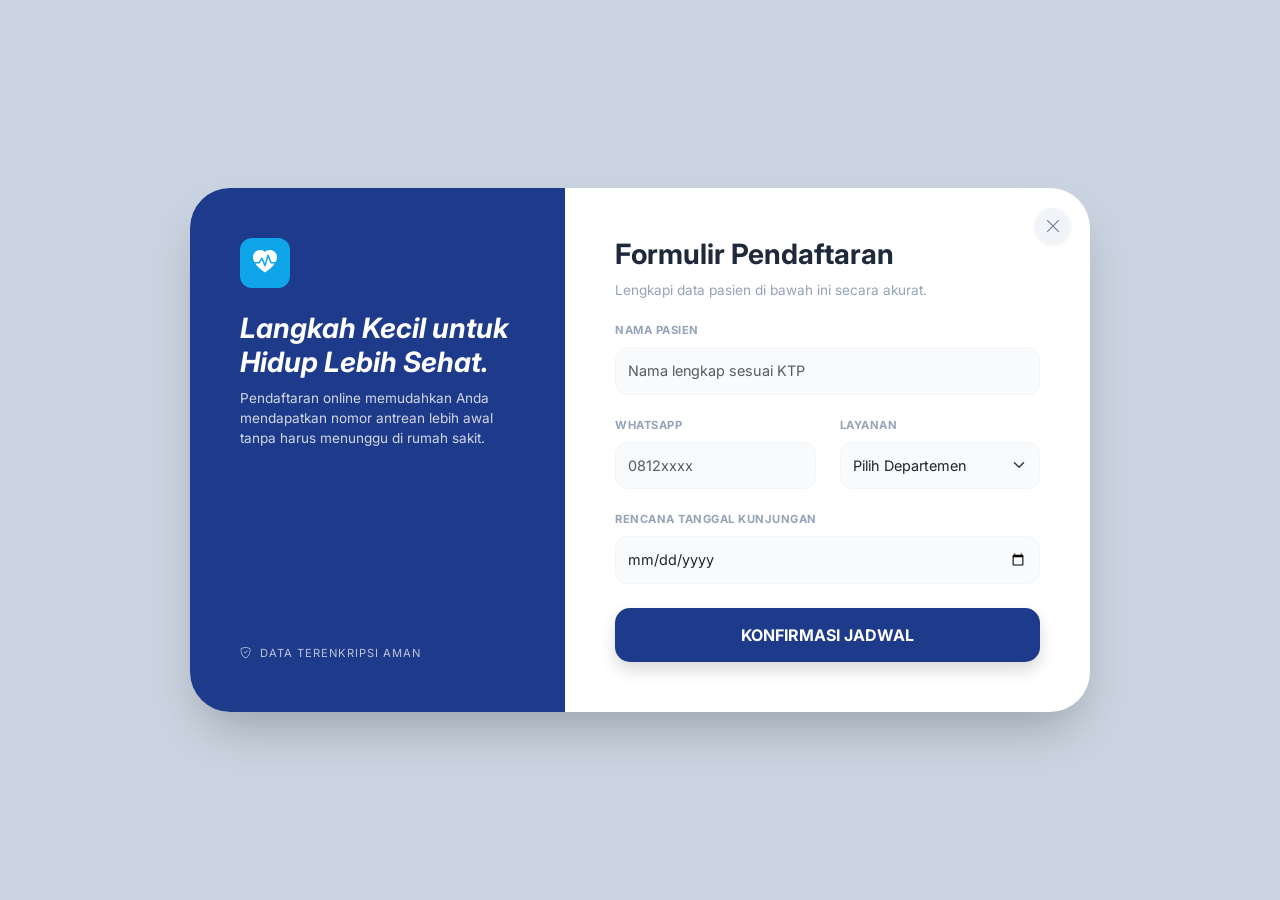
==== janji-temu/index.html @ 42846fe9 "add janji-temu" ====
<!DOCTYPE html>
<html lang="id">
<head>
    <meta charset="UTF-8">
    <meta name="viewport" content="width=device-width, initial-scale=1.0">
    <title>Formulir Pendaftaran Pasien</title>
    <link href="https://cdn.jsdelivr.net/npm/bootstrap@5.3.0/dist/css/bootstrap.min.css" rel="stylesheet">
    <link rel="stylesheet" href="https://cdn.jsdelivr.net/npm/bootstrap-icons@1.11.0/font/bootstrap-icons.css">
    <link href="https://fonts.googleapis.com/css2?family=Inter:wght@400;500;600;700&display=swap" rel="stylesheet">
    <link rel="stylesheet" href="./css/style.css">
</head>
<body>

    <div class="modal-overlay">
        <div class="registration-card">
            <div class="row g-0 w-100">
                <div class="col-md-5 side-panel d-flex flex-column justify-content-center">
                    <div class="icon-badge mb-4">
                        <i class="bi bi-heart-pulse-fill"></i>
                    </div>
                    <h2 class="promo-text italic">Langkah Kecil untuk Hidup Lebih Sehat.</h2>
                    <p class="promo-sub">Pendaftaran online memudahkan Anda mendapatkan nomor antrean lebih awal tanpa harus menunggu di rumah sakit.</p>
                    
                    <div class="security-info mt-auto">
                        <i class="bi bi-shield-check"></i>
                        <span>DATA TERENKRIPSI AMAN</span>
                    </div>
                </div>

                <div class="col-md-7 form-panel position-relative">
                    <button class="close-btn border-0 shadow-sm"><i class="bi bi-x-lg"></i></button>
                    <h3 class="form-title">Formulir Pendaftaran</h3>
                    <p class="form-subtitle">Lengkapi data pasien di bawah ini secara akurat.</p>

                    <form>
                        <div class="mb-3">
                            <label class="form-label">NAMA PASIEN</label>
                            <input type="text" class="form-control" placeholder="Nama lengkap sesuai KTP">
                        </div>

                        <div class="row mb-3">
                            <div class="col-sm-6 mb-3 mb-sm-0">
                                <label class="form-label">WHATSAPP</label>
                                <input type="text" class="form-control" placeholder="0812xxxx">
                            </div>
                            <div class="col-sm-6">
                                <label class="form-label">LAYANAN</label>
                                <select class="form-select">
                                    <option selected disabled>Pilih Departemen</option>
                                    <option>Kardiologi</option>
                                    <option>Pediatri</option>
                                    <option>Gigi & Mulut</option>
                                </select>
                            </div>
                        </div>

                        <div class="mb-4">
                            <label class="form-label">RENCANA TANGGAL KUNJUNGAN</label>
                            <input type="date" class="form-control">
                        </div>

                        <button type="submit" class="btn btn-confirm w-100 shadow">KONFIRMASI JADWAL</button>
                    </form>
                </div>
            </div>
        </div>
    </div>

</body>
</html>
---- janji-temu/css/style.css ----
body {
    font-family: 'Inter', sans-serif;
    background-color: #cbd5e1;
    margin: 0;
}

.modal-overlay {
    display: flex;
    justify-content: center;
    align-items: center;
    min-height: 100vh;
    padding: 20px;
}

.registration-card {
    max-width: 900px;
    width: 100%;
    background: white;
    border-radius: 40px;
    overflow: hidden;
    box-shadow: 0 25px 50px -12px rgba(0, 0, 0, 0.25);
}

.side-panel {
    background-color: #1e3a8a;
    color: white;
    padding: 50px;
}

.icon-badge {
    background: #0ea5e9;
    width: 50px;
    height: 50px;
    border-radius: 12px;
    display: flex;
    align-items: center;
    justify-content: center;
    font-size: 1.5rem;
}

.promo-text {
    font-weight: 700;
    font-size: 1.75rem;
    line-height: 1.2;
    font-style: italic;
}

.promo-sub {
    font-size: 0.85rem;
    opacity: 0.8;
}

.security-info {
    font-size: 0.7rem;
    letter-spacing: 1px;
    display: flex;
    align-items: center;
    gap: 8px;
    opacity: 0.7;
}

.form-panel {
    padding: 50px;
}

.close-btn {
    position: absolute;
    top: 20px;
    right: 20px;
    background: #f1f5f9;
    width: 35px;
    height: 35px;
    border-radius: 50%;
    color: #64748b;
    display: flex;
    align-items: center;
    justify-content: center;
}

.form-title {
    font-weight: 700;
    color: #1e293b;
}

.form-subtitle {
    color: #94a3b8;
    font-size: 0.85rem;
}

.form-label {
    font-size: 0.7rem;
    font-weight: 700;
    color: #94a3b8;
    letter-spacing: 0.5px;
}

.form-control, .form-select {
    background-color: #f8fafc;
    border: 1px solid #f1f5f9;
    border-radius: 12px;
    padding: 12px;
    font-size: 0.9rem;
}

.btn-confirm {
    background-color: #1e3a8a;
    color: white;
    font-weight: 700;
    padding: 14px;
    border-radius: 15px;
    transition: all 0.3s;
}

.btn-confirm:hover {
    background-color: #172554;
    color: white;
}
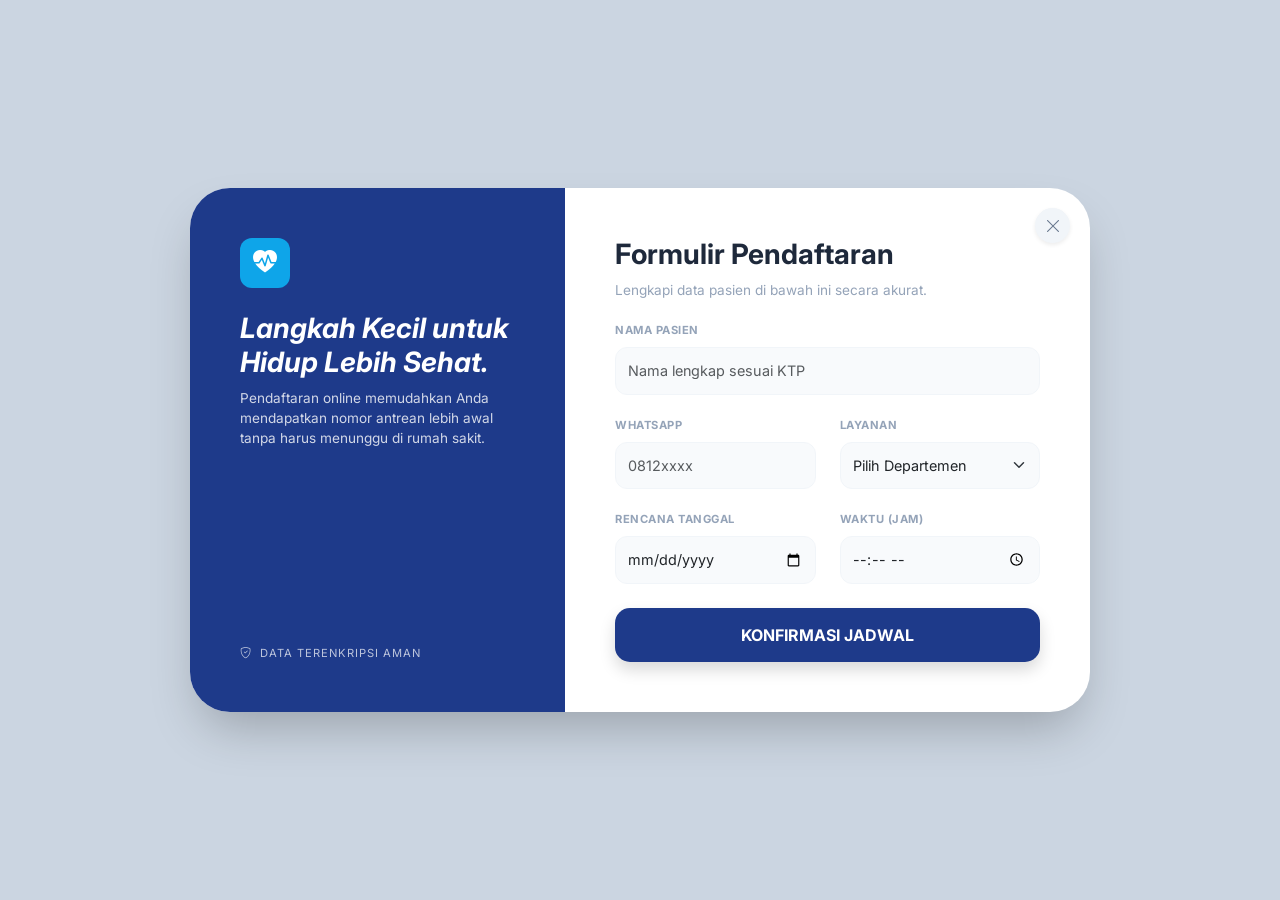
==== commit f9ca1ead: "update php janji-temu" ====
--- a/janji-temu/index.html
+++ b/janji-temu/index.html
@@ -32,31 +32,37 @@
                     <h3 class="form-title">Formulir Pendaftaran</h3>
                     <p class="form-subtitle">Lengkapi data pasien di bawah ini secara akurat.</p>
 
-                    <form>
+                    <form action="insert.php" method="POST">
                         <div class="mb-3">
                             <label class="form-label">NAMA PASIEN</label>
-                            <input type="text" class="form-control" placeholder="Nama lengkap sesuai KTP">
+                            <input type="text" class="form-control" placeholder="Nama lengkap sesuai KTP" name="nama_pasien" required>
                         </div>
 
                         <div class="row mb-3">
                             <div class="col-sm-6 mb-3 mb-sm-0">
                                 <label class="form-label">WHATSAPP</label>
-                                <input type="text" class="form-control" placeholder="0812xxxx">
+                                <input type="text" class="form-control" placeholder="0812xxxx" name="no_telp" required>
                             </div>
                             <div class="col-sm-6">
                                 <label class="form-label">LAYANAN</label>
-                                <select class="form-select">
-                                    <option selected disabled>Pilih Departemen</option>
-                                    <option>Kardiologi</option>
-                                    <option>Pediatri</option>
-                                    <option>Gigi & Mulut</option>
+                                <select class="form-select" name="layanan" required>
+                                    <option selected disabled value="">Pilih Departemen</option>
+                                    <option value="Kardiologi">Kardiologi</option>
+                                    <option value="Pediatri">Pediatri</option>
+                                    <option value="Gigi & Mulut">Gigi & Mulut</option>
                                 </select>
                             </div>
                         </div>
 
-                        <div class="mb-4">
-                            <label class="form-label">RENCANA TANGGAL KUNJUNGAN</label>
-                            <input type="date" class="form-control">
+                        <div class="row mb-4">
+                            <div class="col-sm-6 mb-3 mb-sm-0">
+                                <label class="form-label">RENCANA TANGGAL</label>
+                                <input type="date" class="form-control" name="tgl_janji" required>
+                            </div>
+                            <div class="col-sm-6">
+                                <label class="form-label">WAKTU (JAM)</label>
+                                <input type="time" class="form-control" name="jam_janji" required>
+                            </div>
                         </div>
 
                         <button type="submit" class="btn btn-confirm w-100 shadow">KONFIRMASI JADWAL</button>
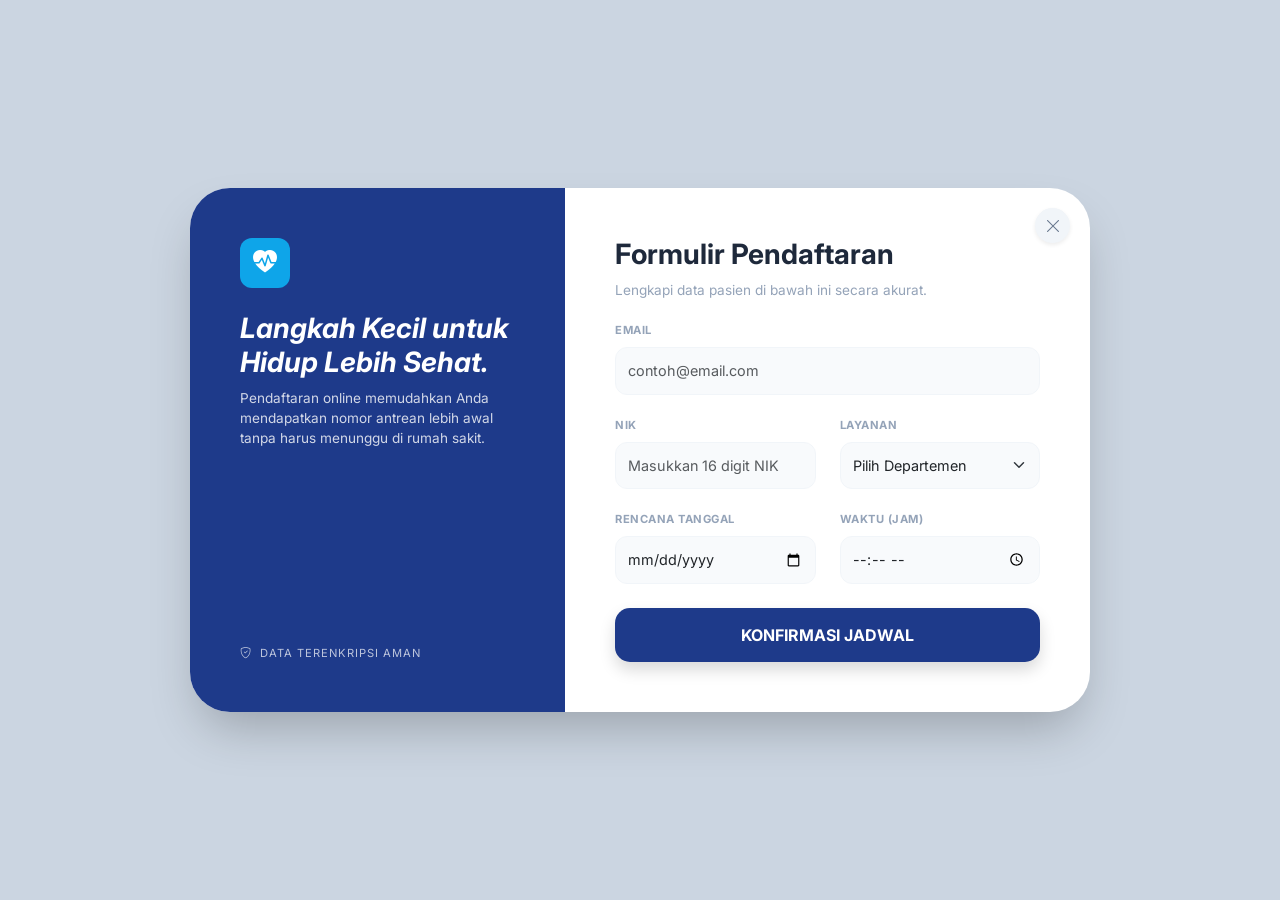
==== commit 4e75c9b7: "Update janji temu 0.2" ====
--- a/janji-temu/index.html
+++ b/janji-temu/index.html
@@ -34,14 +34,14 @@
 
                     <form action="insert.php" method="POST">
                         <div class="mb-3">
-                            <label class="form-label">NAMA PASIEN</label>
-                            <input type="text" class="form-control" placeholder="Nama lengkap sesuai KTP" name="nama_pasien" required>
+                            <label class="form-label">EMAIL</label>
+                            <input type="email" class="form-control" placeholder="contoh@email.com" name="email" required>
                         </div>
 
                         <div class="row mb-3">
                             <div class="col-sm-6 mb-3 mb-sm-0">
-                                <label class="form-label">WHATSAPP</label>
-                                <input type="text" class="form-control" placeholder="0812xxxx" name="no_telp" required>
+                                <label class="form-label">NIK</label>
+                                <input type="text" class="form-control" placeholder="Masukkan 16 digit NIK" name="nik" required>
                             </div>
                             <div class="col-sm-6">
                                 <label class="form-label">LAYANAN</label>
